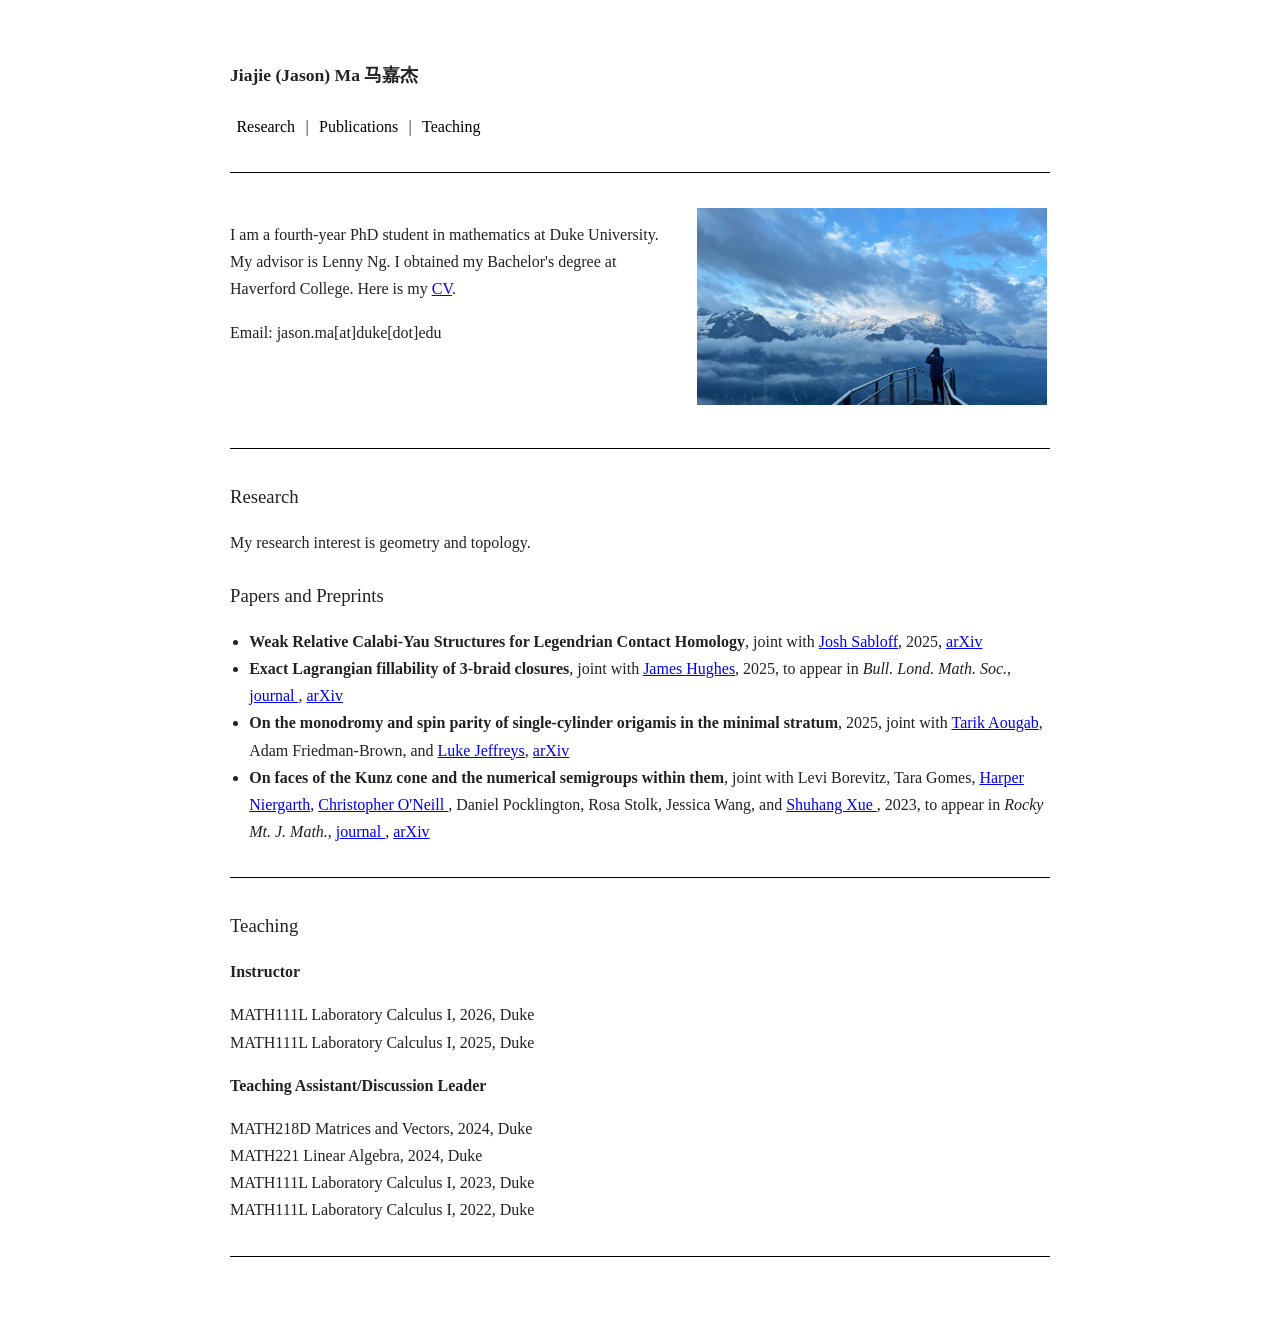
==== index.html @ b301eff0 "update" ====
<!DOCTYPE html>
<html lang="en">
<head>
    <meta charset="UTF-8">
    <title>Jiajie Ma's Homepage</title>
    <meta name="viewport" content="width=device-width, initial-scale=1.0">
    <link rel="stylesheet" href="style.css">
</head>

<body>

<div class="container">

    <!-- Basic info -->
    <h1><p class="name">Jiajie (Jason) Ma 马嘉杰</p></h1>
    <!-- <p class="affil">
        Department of Mathematics, Your University<br>
        <a href="mailto:your.email@example.com">your.email@example.com</a>
    </p>-->
    <p> </p>

    <!-- Navigation with vertical bars -->
    <nav>
        <a href="#research">Research</a> |
        <a href="#publications">Publications</a> |
        <a href="#teaching">Teaching</a> 
    </nav>

    <hr>

    <!-- About + photo -->
    <div class="about-block">
        <div class="about-text">
            <p>
                I am a fourth-year PhD student in mathematics at Duke University. My advisor is Lenny Ng. I obtained my Bachelor's degree at Haverford College. Here is my <a href="cv.pdf">CV</a>. </p>

            <p> </p>
            <p> </p>

            <p>   Email: jason.ma[at]duke[dot]edu </p>
        </div>

        <div class="about-photo">
            <img src="photo.JPG" alt="photo">
        </div>
    </div>

    <hr>

    <div id="research" class="block">
        <h3>Research</h3>
        <p>My research interest is geometry and topology.</p>
    </div>

    <div id="publications" class="block">
        <h3>Papers and Preprints</h3>
        <ul>
            <li><strong>Weak Relative Calabi-Yau Structures for Legendrian Contact Homology</strong>, joint with <a href="https://jsabloff.sites.haverford.edu/">Josh Sabloff</a>, 2025, <a href="https://arxiv.org/abs/2509.02485">arXiv</a></li>

            <li><strong>Exact Lagrangian fillability of 3-braid closures</strong>, joint with <a href="https://sites.google.com/view/jmhughes/home/">James Hughes</a>, 2025, to appear in <em>Bull. Lond. Math. Soc.</em>, <a href="https://londmathsoc.onlinelibrary.wiley.com/doi/full/10.1112/blms.70284"> journal </a>, <a href="https://arxiv.org/abs/2507.16747">arXiv</a></li>

            <li><strong>On the monodromy and spin parity of single-cylinder origamis in the minimal stratum</strong>, 2025, joint with <a href="https://sites.google.com/view/tarikaougab/home">Tarik Aougab</a>, Adam Friedman-Brown, and <a href="https://seis.bristol.ac.uk/~pk20963/">Luke Jeffreys</a>, <a href="https://arxiv.org/abs/2502.09498">arXiv</a></li>

            <li><strong>On faces of the Kunz cone and the numerical semigroups within them</strong>, joint with Levi Borevitz, Tara Gomes, <a href="https://sites.google.com/view/harperniergarth"> Harper Niergarth</a>, <a href="https://cdoneill.sdsu.edu/"> Christopher O'Neill </a>, Daniel Pocklington, Rosa Stolk, Jessica Wang, and <a href="https://www.shuhangxue.com/">Shuhang Xue </a>, 2023, to appear in <em>Rocky Mt. J. Math.</em>, <a href="https://projecteuclid.org/journals/rmjm/rocky-mountain-journal-of-mathematics/acceptedpapers"> journal </a>, <a href="https://arxiv.org/abs/2309.07793">arXiv</a></li>
        </ul>
    </div>

    <hr>

    <div id="teaching" class="block">
        <h3><a href="teaching.pdf" class="secret-link" >Teaching</a></h3>
        <!-- <h3 href="teaching.docx" download>Teaching</h3> -->
        <p><strong>Instructor</strong></p>
        <p style="margin:0">MATH111L Laboratory Calculus I, 2026, Duke</p>
        <p style="margin:0">MATH111L Laboratory Calculus I, 2025, Duke</p>

        <p><strong>Teaching Assistant/Discussion Leader</strong></p>
        <p style="margin:0">MATH218D Matrices and Vectors, 2024, Duke</p>
        <p style="margin:0">MATH221 Linear Algebra, 2024, Duke</p>
        <p style="margin:0">MATH111L Laboratory Calculus I, 2023, Duke</p>
        <p style="margin:0">MATH111L Laboratory Calculus I, 2022, Duke</p>
    </div>

    <hr>

    <!-- <div id="contact" class="block">
        <h3>Contact</h3>
        <p>Office: Your Office Location</p>
    </div> -->

</div>

</body>
</html>
---- style.css ----
body {
    font-family: Georgia, serif;
    background: #ffffff;
    color: #222;
    line-height: 1.7;
    margin: 0;
}

.container {
    max-width: 820px;
    margin: 0 auto;
    padding: 2.5rem 1.5rem;
}

/* Name and affiliation */
.name {
    margin: 0;
    font-size: 1.1rem;
}

.affil {
    margin: 0.3rem 0 0.8rem 0;
}

/* Navigation */
nav {
    font-size: 1rem;  /* slightly larger */
    margin-bottom: 1rem;
}

nav a {
    text-decoration: none;
    color: #000;
    margin: 0 0.4rem;
}

nav a:hover {
    text-decoration: underline;
}

/* Horizontal lines */
hr {
    border: none;
    border-top: 1px solid #000;
    margin: 2rem 0;
}

/* About block */
.about-block {
    display: flex;
    justify-content: space-between;
    align-items: flex-start;
    gap: 2rem;
}

.about-text {
    flex: 1;
}

.about-photo img {
    width: 350px;
    max-width: 100%;
    height: auto;
    padding: 3px;
}

/* Link style */
.secret-link {
    color: inherit;
    text-decoration: none;
}

/* Content blocks */
.block {
    margin-top: 1.5rem;
}

h3 {
    font-weight: normal;
    margin-bottom: 0.6rem;
}

ul {
    padding-left: 1.2rem;
}

/* Responsive layout for tablets/phones */
@media (max-width: 768px) {

    .container {
        padding: 1.5rem 1rem;
    }

    .about-block {
        flex-direction: column;
        gap: 1.5rem;
    }

    .about-photo {
        text-align: center;
    }

    nav {
        font-size: 0.95rem;
    }
}
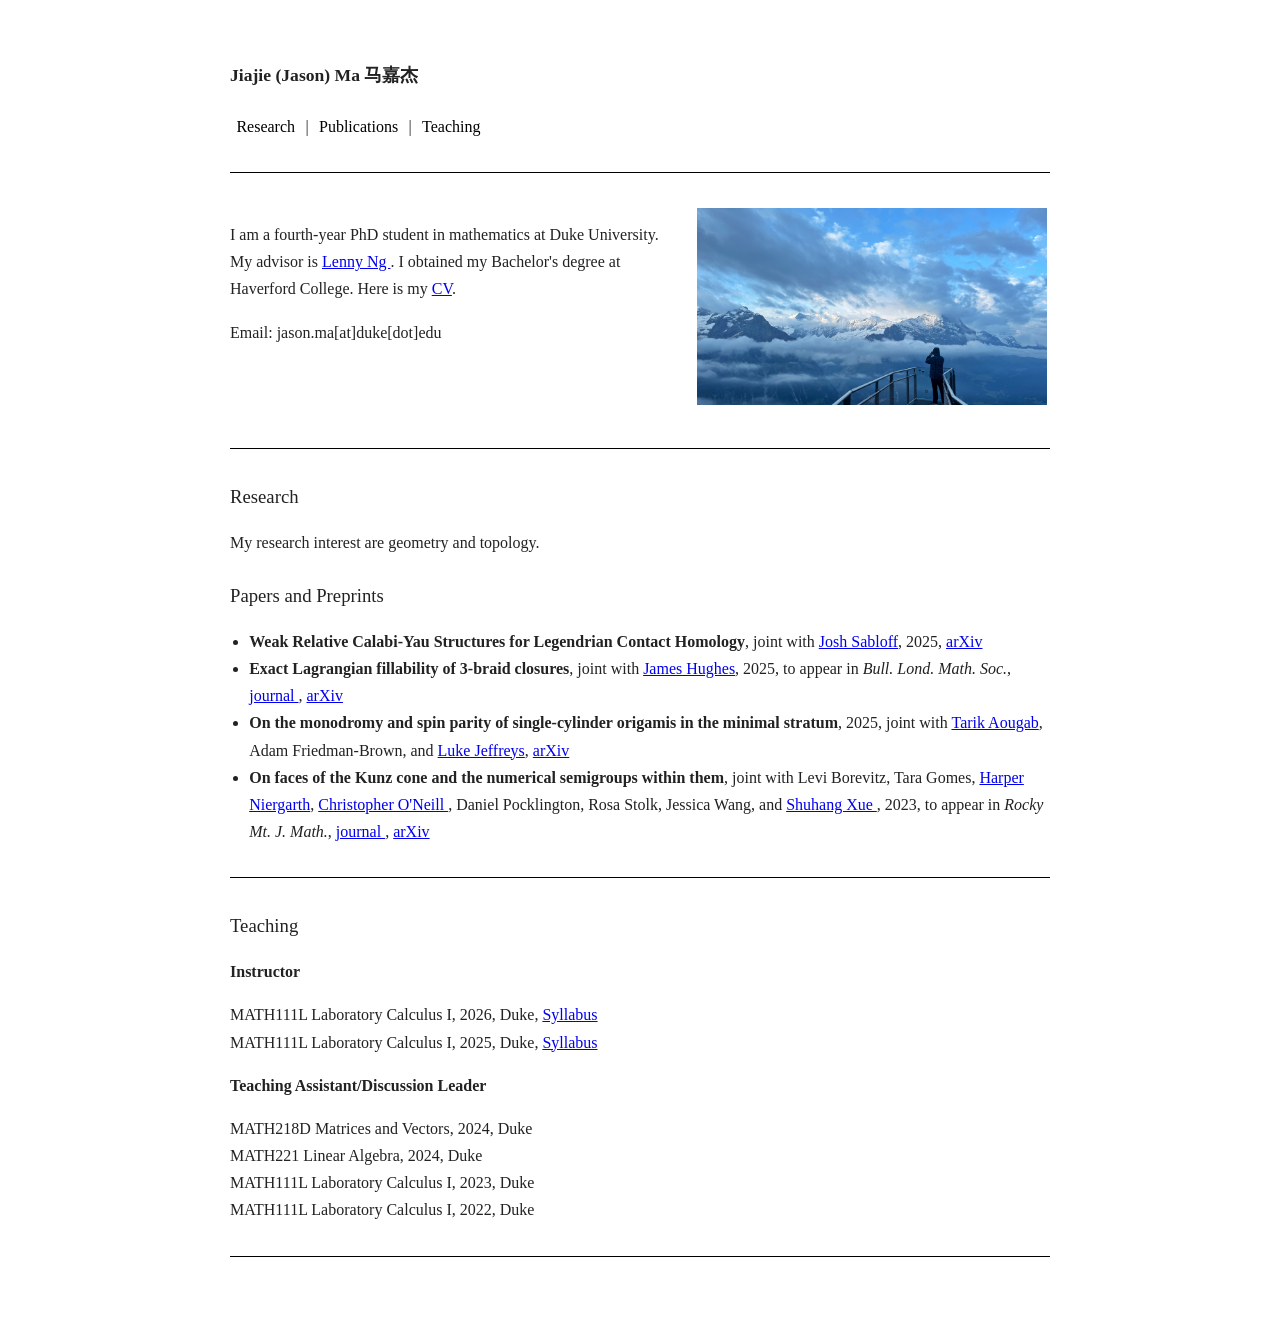
==== commit d32f10bd: "Update teaching" ====
--- a/index.html
+++ b/index.html
@@ -32,7 +32,7 @@
     <div class="about-block">
         <div class="about-text">
             <p>
-                I am a fourth-year PhD student in mathematics at Duke University. My advisor is Lenny Ng. I obtained my Bachelor's degree at Haverford College. Here is my <a href="cv.pdf">CV</a>. </p>
+                I am a fourth-year PhD student in mathematics at Duke University. My advisor is <a href="https://sites.math.duke.edu/~ng/">Lenny Ng </a>. I obtained my Bachelor's degree at Haverford College. Here is my <a href="cv.pdf">CV</a>. </p>
 
             <p> </p>
             <p> </p>
@@ -49,7 +49,7 @@
 
     <div id="research" class="block">
         <h3>Research</h3>
-        <p>My research interest is geometry and topology.</p>
+        <p>My research interest are geometry and topology.</p>
     </div>
 
     <div id="publications" class="block">
@@ -68,11 +68,11 @@
     <hr>
 
     <div id="teaching" class="block">
-        <h3><a href="teaching.pdf" class="secret-link" >Teaching</a></h3>
+        <h3><a href="Teaching/statement.pdf" class="secret-link" >Teaching</a></h3>
         <!-- <h3 href="teaching.docx" download>Teaching</h3> -->
         <p><strong>Instructor</strong></p>
-        <p style="margin:0">MATH111L Laboratory Calculus I, 2026, Duke</p>
-        <p style="margin:0">MATH111L Laboratory Calculus I, 2025, Duke</p>
+        <p style="margin:0">MATH111L Laboratory Calculus I, 2026, Duke, <a href="Teaching/syllabus/111L_spring_2026.pdf"> Syllabus </a> </p>
+        <p style="margin:0"> MATH111L Laboratory Calculus I, 2025, Duke, <a href="Teaching/syllabus/111L_spring_2025.pdf" > Syllabus </a> </p>
 
         <p><strong>Teaching Assistant/Discussion Leader</strong></p>
         <p style="margin:0">MATH218D Matrices and Vectors, 2024, Duke</p>
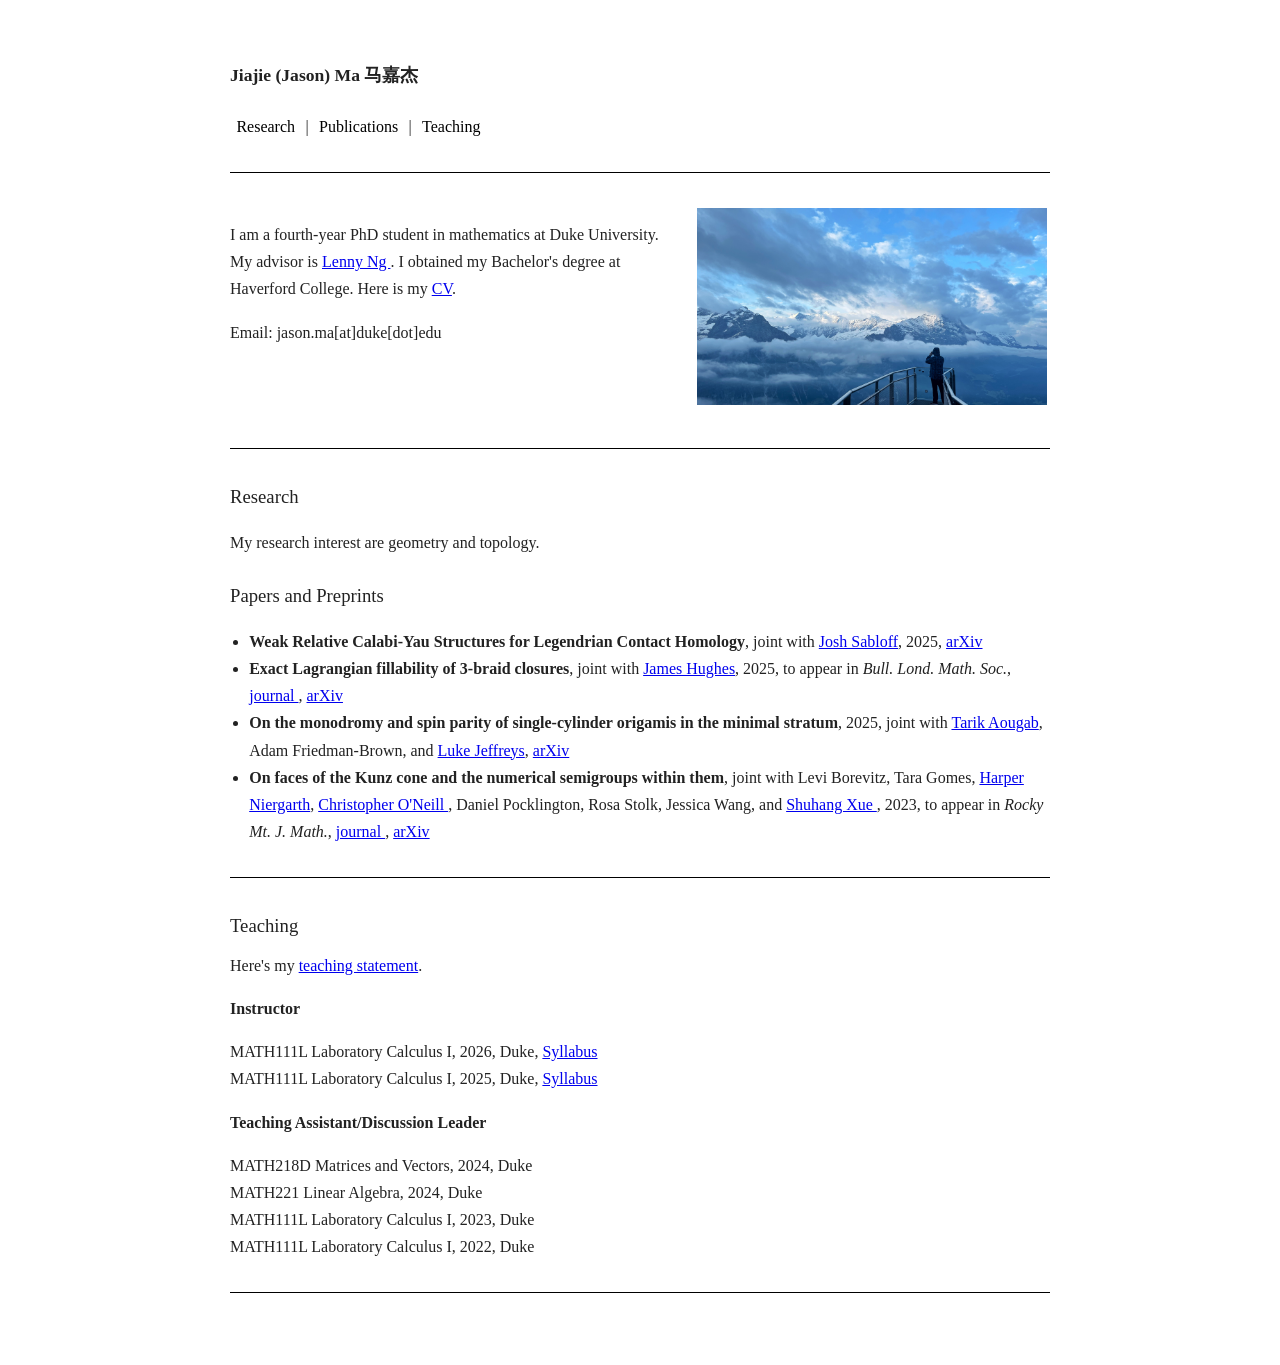
==== commit 8b002045: "link update" ====
--- a/index.html
+++ b/index.html
@@ -70,6 +70,7 @@
     <div id="teaching" class="block">
         <h3><a href="Teaching/statement.pdf" class="secret-link" >Teaching</a></h3>
         <!-- <h3 href="teaching.docx" download>Teaching</h3> -->
+        Here's my <a href="Teaching/statement.pdf">teaching statement</a>. 
         <p><strong>Instructor</strong></p>
         <p style="margin:0">MATH111L Laboratory Calculus I, 2026, Duke, <a href="Teaching/syllabus/111L_spring_2026.pdf"> Syllabus </a> </p>
         <p style="margin:0"> MATH111L Laboratory Calculus I, 2025, Duke, <a href="Teaching/syllabus/111L_spring_2025.pdf" > Syllabus </a> </p>
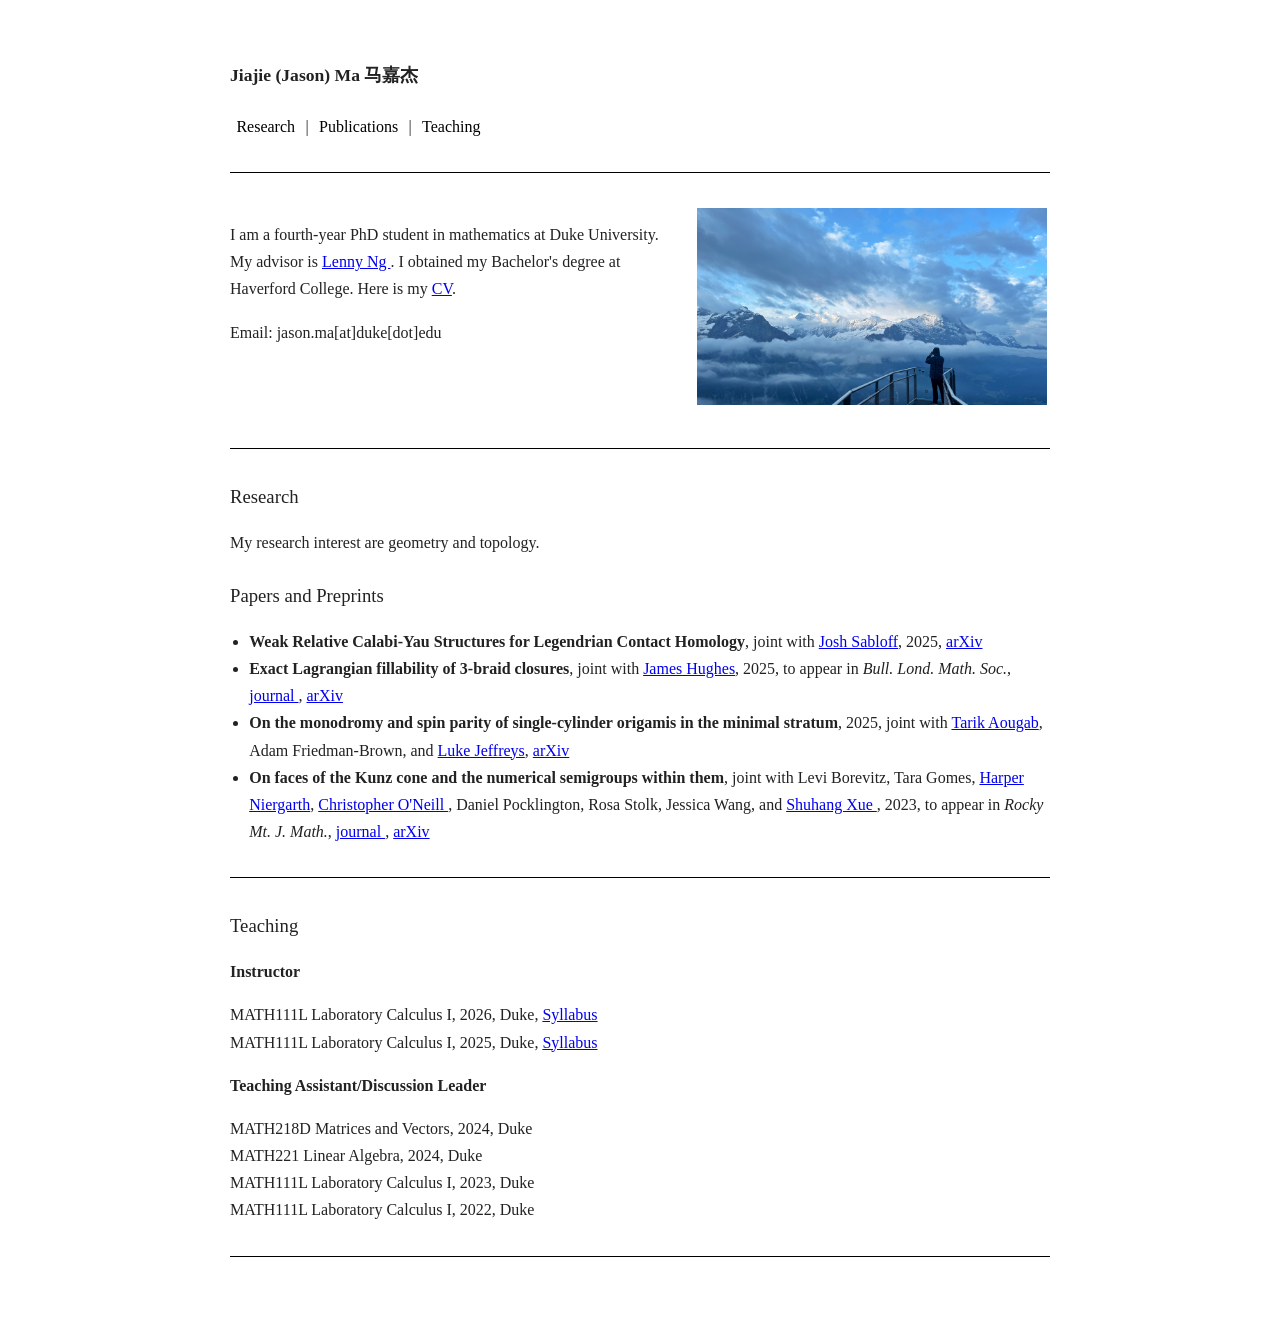
==== commit ef14f315: "update" ====
--- a/index.html
+++ b/index.html
@@ -68,9 +68,8 @@
     <hr>
 
     <div id="teaching" class="block">
-        <h3><a href="Teaching/statement.pdf" class="secret-link" >Teaching</a></h3>
-        <!-- <h3 href="teaching.docx" download>Teaching</h3> -->
-        Here's my <a href="Teaching/statement.pdf">teaching statement</a>. 
+        <h3>Teaching</h3>
+        <!-- <a href="Teaching/statement.pdf" class="secret-link" >Teaching</a> -->
         <p><strong>Instructor</strong></p>
         <p style="margin:0">MATH111L Laboratory Calculus I, 2026, Duke, <a href="Teaching/syllabus/111L_spring_2026.pdf"> Syllabus </a> </p>
         <p style="margin:0"> MATH111L Laboratory Calculus I, 2025, Duke, <a href="Teaching/syllabus/111L_spring_2025.pdf" > Syllabus </a> </p>
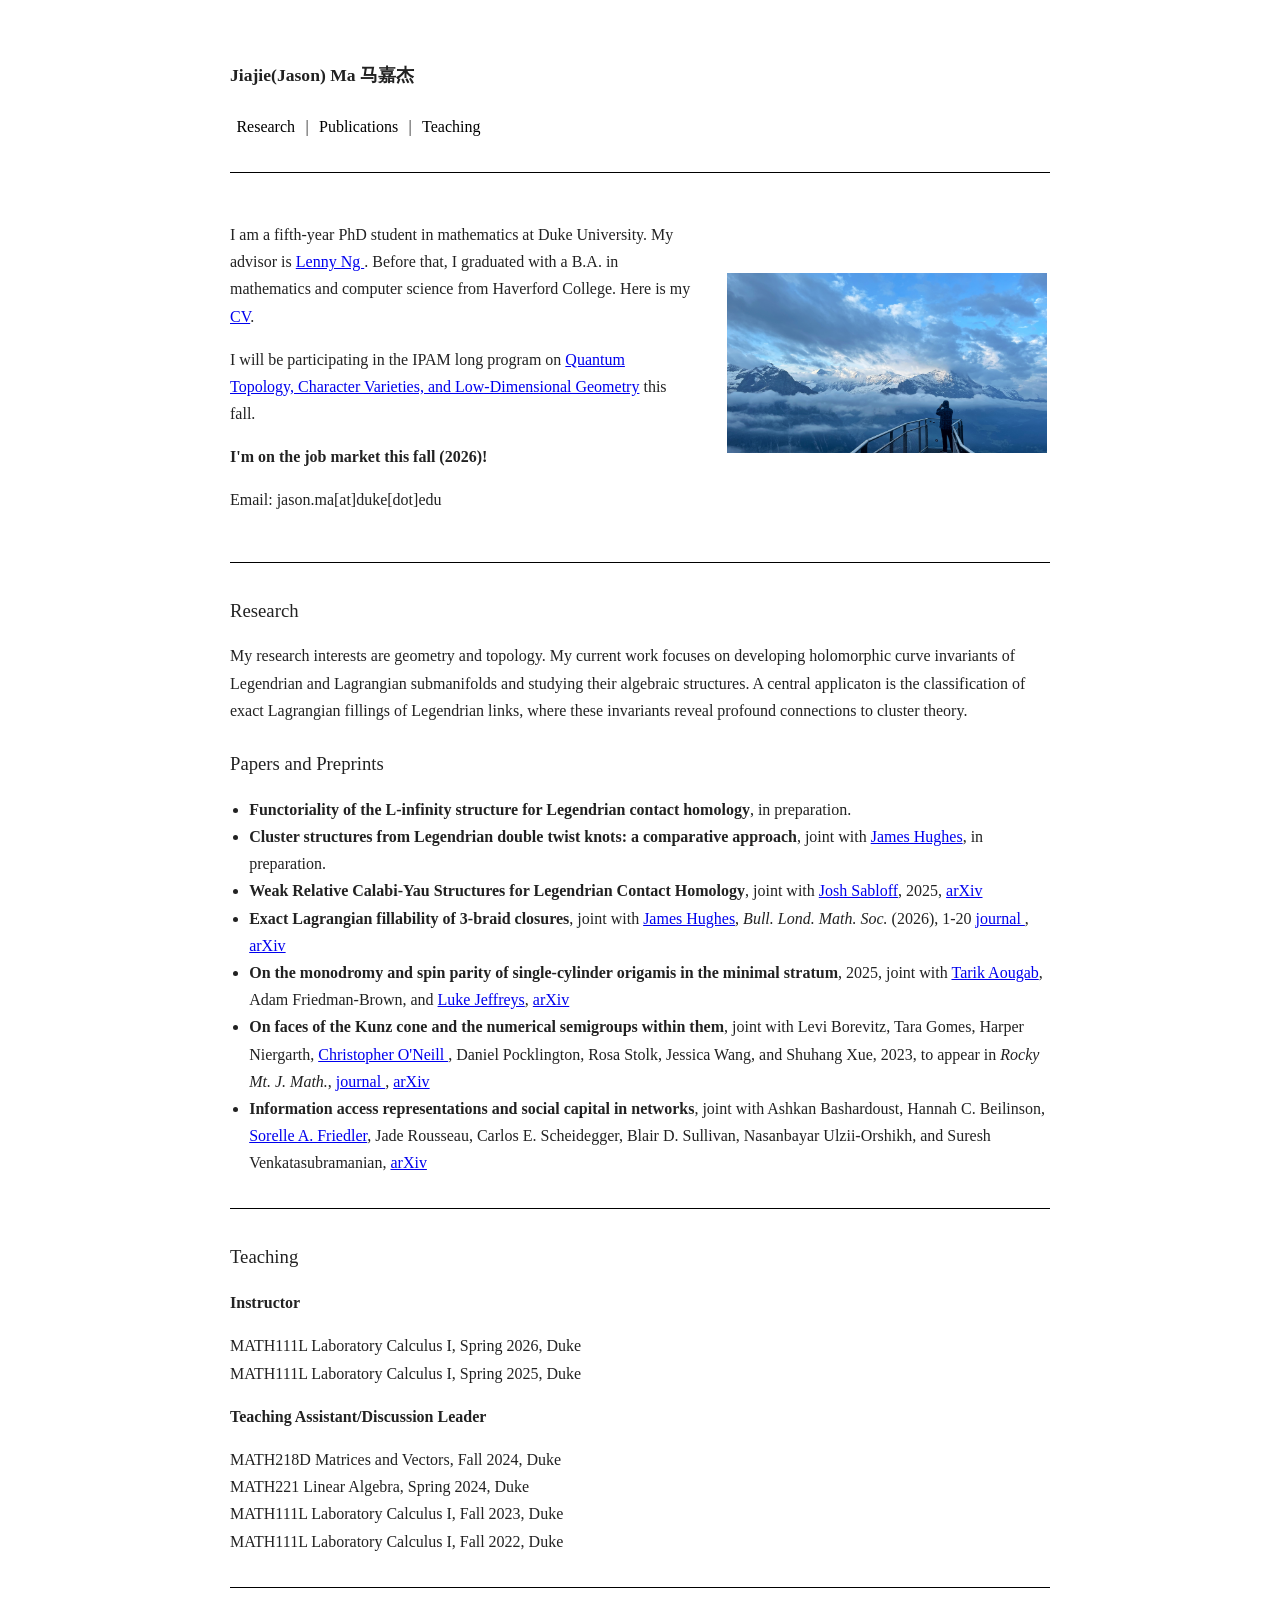
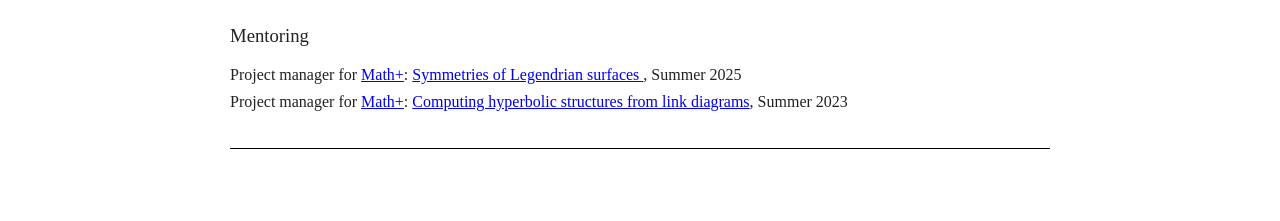
==== commit a13e0080: "update for fall 2026" ====
--- a/index.html
+++ b/index.html
@@ -2,7 +2,7 @@
 <html lang="en">
 <head>
     <meta charset="UTF-8">
-    <title>Jiajie Ma's Homepage</title>
+    <title>Jiajie(Jason) Ma's Homepage</title>
     <meta name="viewport" content="width=device-width, initial-scale=1.0">
     <link rel="stylesheet" href="style.css">
 </head>
@@ -12,7 +12,7 @@
 <div class="container">
 
     <!-- Basic info -->
-    <h1><p class="name">Jiajie (Jason) Ma 马嘉杰</p></h1>
+    <h1><p class="name">Jiajie(Jason) Ma 马嘉杰</p></h1>
     <!-- <p class="affil">
         Department of Mathematics, Your University<br>
         <a href="mailto:your.email@example.com">your.email@example.com</a>
@@ -32,16 +32,17 @@
     <div class="about-block">
         <div class="about-text">
             <p>
-                I am a fourth-year PhD student in mathematics at Duke University. My advisor is <a href="https://sites.math.duke.edu/~ng/">Lenny Ng </a>. I obtained my Bachelor's degree at Haverford College. Here is my <a href="cv.pdf">CV</a>. </p>
+                I am a fifth-year PhD student in mathematics at Duke University. My advisor is <a href="https://sites.math.duke.edu/~ng/">Lenny Ng </a>. Before that, I graduated with a B.A. in mathematics and computer science from Haverford College. Here is my <a href="cv.pdf">CV</a>. </p>
 
-            <p> </p>
-            <p> </p>
+            <p> I will be participating in the IPAM long program on <a href="https://www.ipam.ucla.edu/programs/long-programs/quantum-topology-character-varieties-and-low-dimensional-geometry/">Quantum Topology, Character Varieties, and Low-Dimensional Geometry</a> this fall.</p>
+
+            <p> <strong>I'm on the job market this fall (2026)!</strong></p>
 
             <p>   Email: jason.ma[at]duke[dot]edu </p>
         </div>
 
         <div class="about-photo">
-            <img src="photo.JPG" alt="photo">
+            <img src="photo.JPG" alt="photo" style="max-width: 100%; height: auto;">
         </div>
     </div>
 
@@ -49,19 +50,25 @@
 
     <div id="research" class="block">
         <h3>Research</h3>
-        <p>My research interest are geometry and topology.</p>
+        <p>My research interests are geometry and topology. My current work focuses on developing holomorphic curve invariants of Legendrian and Lagrangian submanifolds and studying their algebraic structures. A central applicaton is the classification of exact Lagrangian fillings of Legendrian links, where these invariants reveal profound connections to cluster theory. </p>
     </div>
 
     <div id="publications" class="block">
         <h3>Papers and Preprints</h3>
         <ul>
+            <li><strong>Functoriality of the L-infinity structure for Legendrian contact homology</strong>, in preparation.</li>
+
+            <li><strong>Cluster structures from Legendrian double twist knots: a comparative approach</strong>, joint with <a href="https://sites.google.com/view/jmhughes/home/">James Hughes</a>, in preparation. </li>
+
             <li><strong>Weak Relative Calabi-Yau Structures for Legendrian Contact Homology</strong>, joint with <a href="https://jsabloff.sites.haverford.edu/">Josh Sabloff</a>, 2025, <a href="https://arxiv.org/abs/2509.02485">arXiv</a></li>
 
-            <li><strong>Exact Lagrangian fillability of 3-braid closures</strong>, joint with <a href="https://sites.google.com/view/jmhughes/home/">James Hughes</a>, 2025, to appear in <em>Bull. Lond. Math. Soc.</em>, <a href="https://londmathsoc.onlinelibrary.wiley.com/doi/full/10.1112/blms.70284"> journal </a>, <a href="https://arxiv.org/abs/2507.16747">arXiv</a></li>
+            <li><strong>Exact Lagrangian fillability of 3-braid closures</strong>, joint with <a href="https://sites.google.com/view/jmhughes/home/">James Hughes</a>, <em>Bull. Lond. Math. Soc.</em> (2026), 1-20 <a href="https://londmathsoc.onlinelibrary.wiley.com/doi/full/10.1112/blms.70284"> journal </a>, <a href="https://arxiv.org/abs/2507.16747">arXiv</a></li>
 
             <li><strong>On the monodromy and spin parity of single-cylinder origamis in the minimal stratum</strong>, 2025, joint with <a href="https://sites.google.com/view/tarikaougab/home">Tarik Aougab</a>, Adam Friedman-Brown, and <a href="https://seis.bristol.ac.uk/~pk20963/">Luke Jeffreys</a>, <a href="https://arxiv.org/abs/2502.09498">arXiv</a></li>
 
-            <li><strong>On faces of the Kunz cone and the numerical semigroups within them</strong>, joint with Levi Borevitz, Tara Gomes, <a href="https://sites.google.com/view/harperniergarth"> Harper Niergarth</a>, <a href="https://cdoneill.sdsu.edu/"> Christopher O'Neill </a>, Daniel Pocklington, Rosa Stolk, Jessica Wang, and <a href="https://www.shuhangxue.com/">Shuhang Xue </a>, 2023, to appear in <em>Rocky Mt. J. Math.</em>, <a href="https://projecteuclid.org/journals/rmjm/rocky-mountain-journal-of-mathematics/acceptedpapers"> journal </a>, <a href="https://arxiv.org/abs/2309.07793">arXiv</a></li>
+            <li><strong>On faces of the Kunz cone and the numerical semigroups within them</strong>, joint with Levi Borevitz, Tara Gomes, Harper Niergarth, <a href="https://cdoneill.sdsu.edu/"> Christopher O'Neill </a>, Daniel Pocklington, Rosa Stolk, Jessica Wang, and Shuhang Xue, 2023, to appear in <em>Rocky Mt. J. Math.</em>, <a href="https://projecteuclid.org/journals/rmjm/rocky-mountain-journal-of-mathematics/acceptedpapers"> journal </a>, <a href="https://arxiv.org/abs/2309.07793">arXiv</a></li>
+
+            <li><strong>Information access representations and social capital in networks</strong>, joint with Ashkan Bashardoust, Hannah C. Beilinson, <a href="https://sorelle.friedler.net/">Sorelle A. Friedler</a>, Jade Rousseau, Carlos E. Scheidegger, Blair D. Sullivan, Nasanbayar Ulzii-Orshikh, and Suresh Venkatasubramanian, <a href="https://arxiv.org/abs/2010.12611">arXiv</a></li>
         </ul>
     </div>
 
@@ -71,14 +78,23 @@
         <h3>Teaching</h3>
         <!-- <a href="Teaching/statement.pdf" class="secret-link" >Teaching</a> -->
         <p><strong>Instructor</strong></p>
-        <p style="margin:0">MATH111L Laboratory Calculus I, 2026, Duke, <a href="Teaching/syllabus/111L_spring_2026.pdf"> Syllabus </a> </p>
-        <p style="margin:0"> MATH111L Laboratory Calculus I, 2025, Duke, <a href="Teaching/syllabus/111L_spring_2025.pdf" > Syllabus </a> </p>
+        <p style="margin:0">MATH111L Laboratory Calculus I, Spring 2026, Duke
+        <p style="margin:0"> MATH111L Laboratory Calculus I, Spring 2025, Duke
 
         <p><strong>Teaching Assistant/Discussion Leader</strong></p>
-        <p style="margin:0">MATH218D Matrices and Vectors, 2024, Duke</p>
-        <p style="margin:0">MATH221 Linear Algebra, 2024, Duke</p>
-        <p style="margin:0">MATH111L Laboratory Calculus I, 2023, Duke</p>
-        <p style="margin:0">MATH111L Laboratory Calculus I, 2022, Duke</p>
+        <p style="margin:0">MATH218D Matrices and Vectors, Fall 2024, Duke</p>
+        <p style="margin:0">MATH221 Linear Algebra, Spring 2024, Duke</p>
+        <p style="margin:0">MATH111L Laboratory Calculus I, Fall 2023, Duke</p>
+        <p style="margin:0">MATH111L Laboratory Calculus I, Fall 2022, Duke</p>
+    </div>
+
+    <hr>
+
+    <div id="mentoring" class="block">
+        <h3>Mentoring</h3>
+        <!-- <a href="Teaching/statement.pdf" class="secret-link" >Teaching</a> -->
+        <p style="margin:0"> Project manager for <a href="https://math.duke.edu/mathplus">Math+</a>: <a href="https://math.duke.edu/mathplus/2025/symmetries-legendrian-surfaces">Symmetries of Legendrian surfaces </a>, Summer 2025
+        <p style="margin:0"> Project manager for <a href="https://math.duke.edu/mathplus/2023/hyperbolic-structures">Math+</a>: <a href="https://math.duke.edu/mathplus">Computing hyperbolic structures from link diagrams</a>, Summer 2023
     </div>
 
     <hr>
--- a/style.css
+++ b/style.css
@@ -4,6 +4,11 @@
     color: #222;
     line-height: 1.7;
     margin: 0;
+}
+
+span {
+  display: block;
+  text-align: right;
 }
 
 .container {
@@ -49,8 +54,12 @@
 .about-block {
     display: flex;
     justify-content: space-between;
-    align-items: flex-start;
+    align-items: flex-start; /* Keeps text at the top */
     gap: 2rem;
+}
+
+.about-photo {
+    align-self: center; /* Centers just the photo vertically */
 }
 
 .about-text {
@@ -58,7 +67,7 @@
 }
 
 .about-photo img {
-    width: 350px;
+    width: 320px;
     max-width: 100%;
     height: auto;
     padding: 3px;
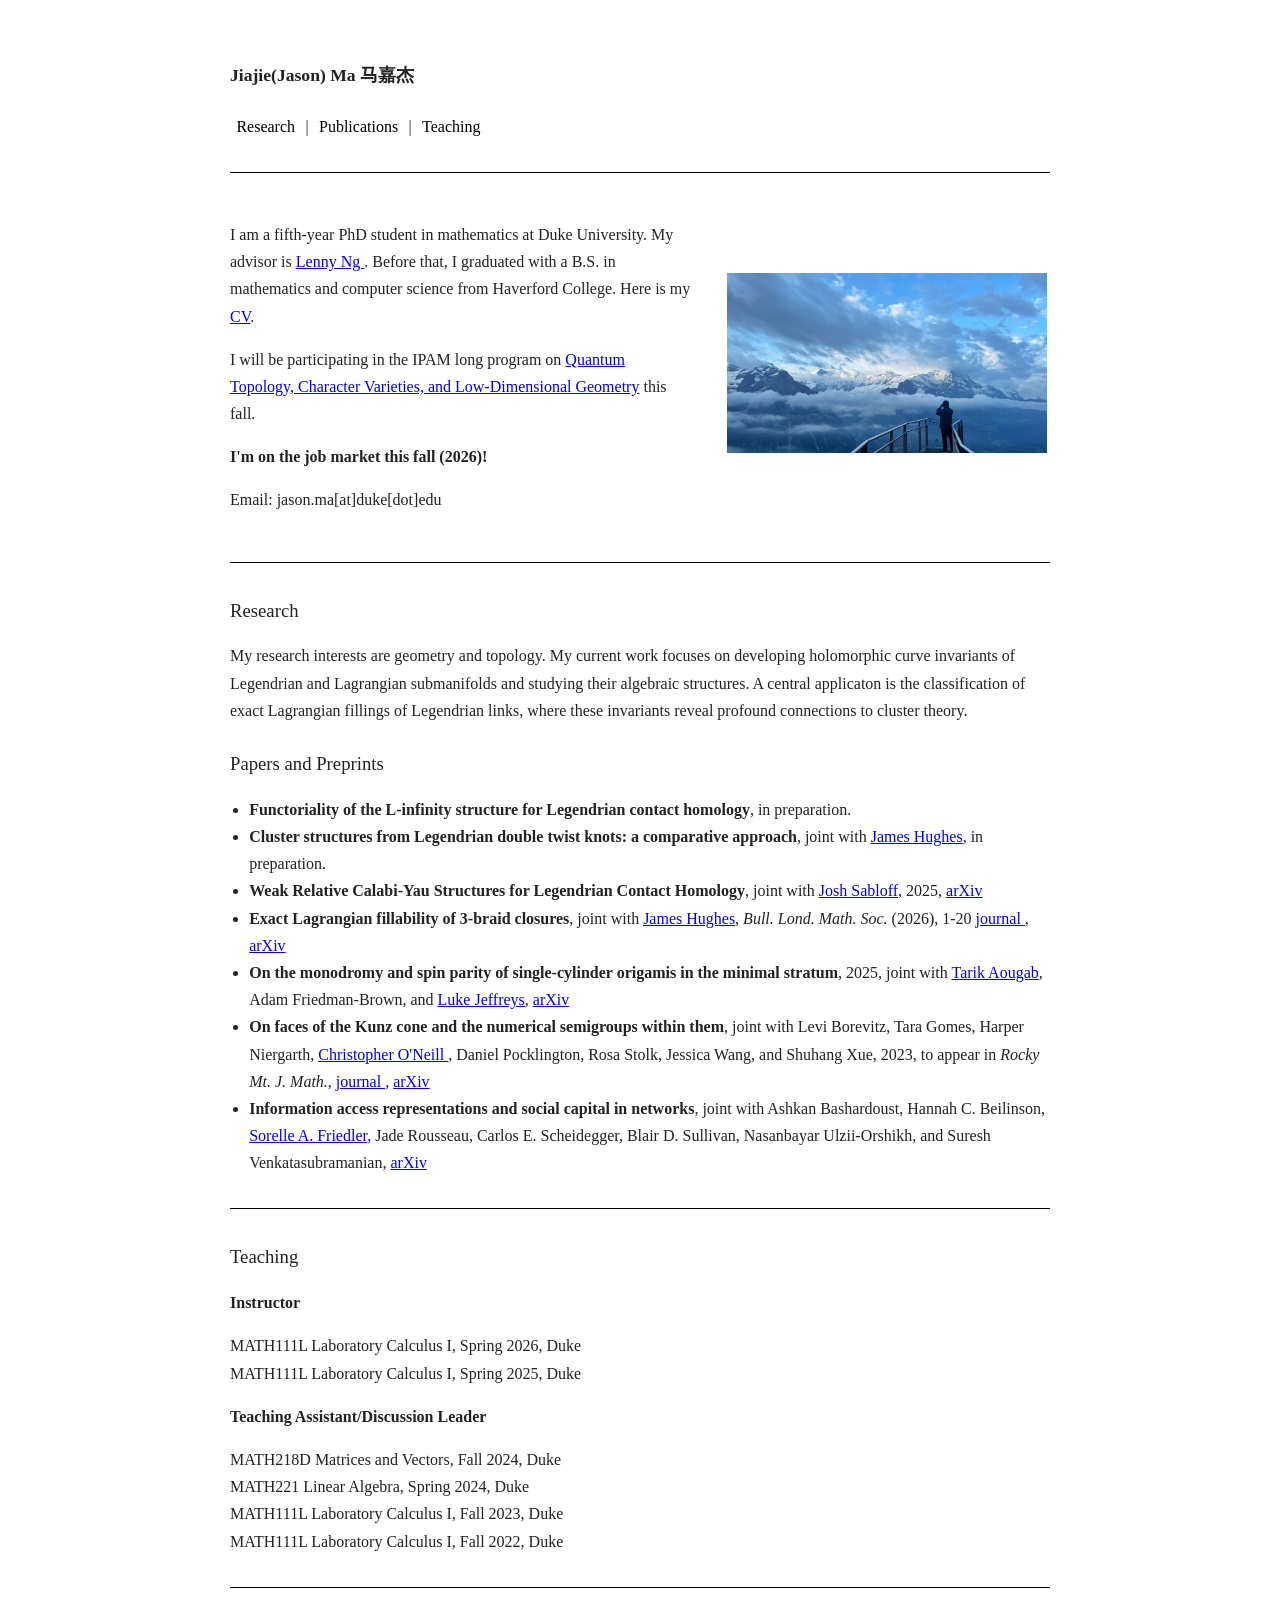
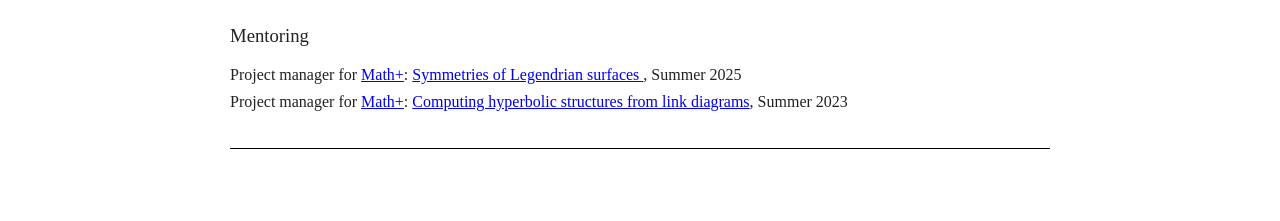
==== commit 85956d49: "update" ====
--- a/index.html
+++ b/index.html
@@ -32,7 +32,7 @@
     <div class="about-block">
         <div class="about-text">
             <p>
-                I am a fifth-year PhD student in mathematics at Duke University. My advisor is <a href="https://sites.math.duke.edu/~ng/">Lenny Ng </a>. Before that, I graduated with a B.A. in mathematics and computer science from Haverford College. Here is my <a href="cv.pdf">CV</a>. </p>
+                I am a fifth-year PhD student in mathematics at Duke University. My advisor is <a href="https://sites.math.duke.edu/~ng/">Lenny Ng </a>. Before that, I graduated with a B.S. in mathematics and computer science from Haverford College. Here is my <a href="cv.pdf">CV</a>. </p>
 
             <p> I will be participating in the IPAM long program on <a href="https://www.ipam.ucla.edu/programs/long-programs/quantum-topology-character-varieties-and-low-dimensional-geometry/">Quantum Topology, Character Varieties, and Low-Dimensional Geometry</a> this fall.</p>
 
@@ -94,7 +94,7 @@
         <h3>Mentoring</h3>
         <!-- <a href="Teaching/statement.pdf" class="secret-link" >Teaching</a> -->
         <p style="margin:0"> Project manager for <a href="https://math.duke.edu/mathplus">Math+</a>: <a href="https://math.duke.edu/mathplus/2025/symmetries-legendrian-surfaces">Symmetries of Legendrian surfaces </a>, Summer 2025
-        <p style="margin:0"> Project manager for <a href="https://math.duke.edu/mathplus/2023/hyperbolic-structures">Math+</a>: <a href="https://math.duke.edu/mathplus">Computing hyperbolic structures from link diagrams</a>, Summer 2023
+        <p style="margin:0"> Project manager for <a href="https://math.duke.edu/mathplus">Math+</a>: <a href="https://math.duke.edu/mathplus/2023/hyperbolic-structures">Computing hyperbolic structures from link diagrams</a>, Summer 2023
     </div>
 
     <hr>
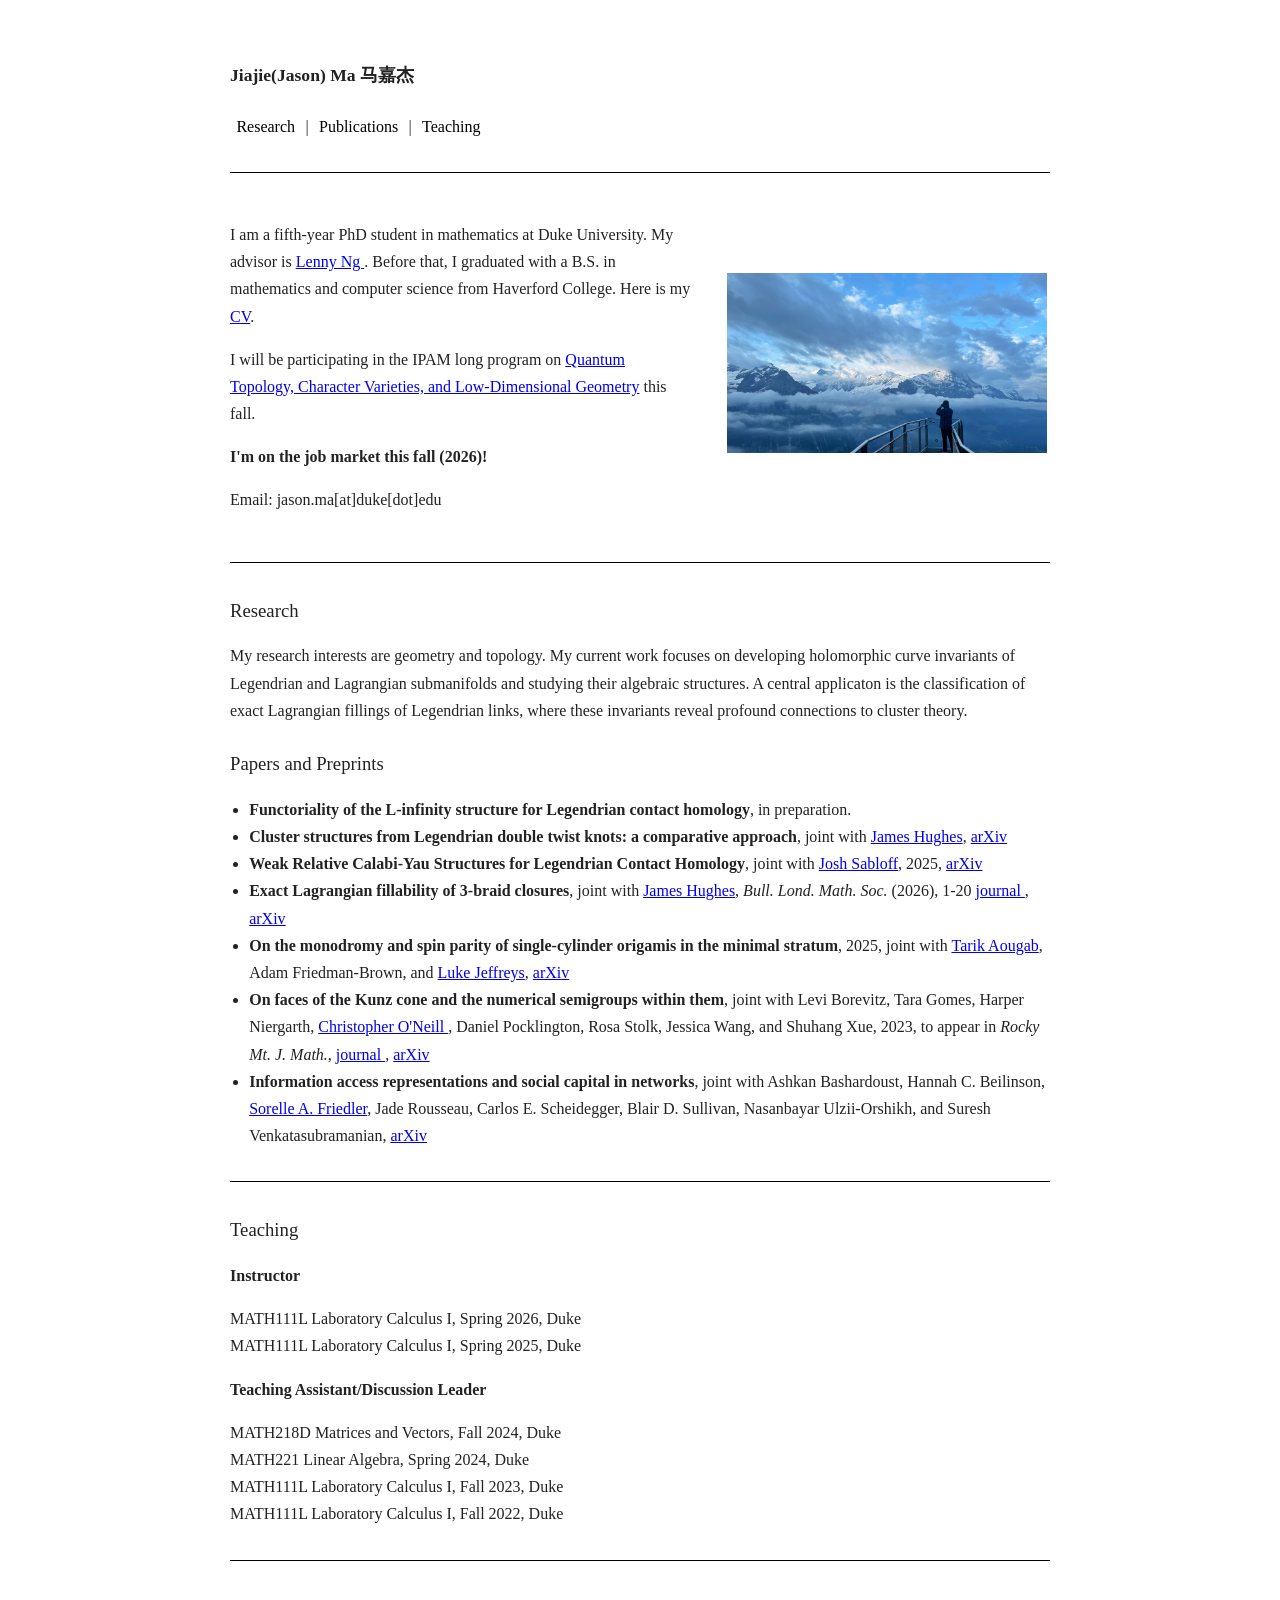
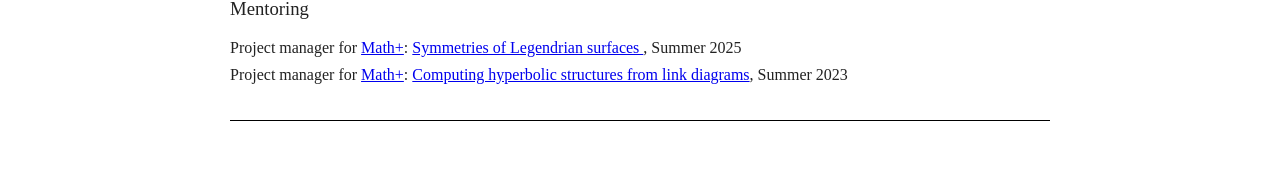
==== commit d88ad9e3: "update" ====
--- a/index.html
+++ b/index.html
@@ -58,7 +58,7 @@
         <ul>
             <li><strong>Functoriality of the L-infinity structure for Legendrian contact homology</strong>, in preparation.</li>
 
-            <li><strong>Cluster structures from Legendrian double twist knots: a comparative approach</strong>, joint with <a href="https://sites.google.com/view/jmhughes/home/">James Hughes</a>, in preparation. </li>
+            <li><strong>Cluster structures from Legendrian double twist knots: a comparative approach</strong>, joint with <a href="https://sites.google.com/view/jmhughes/home/">James Hughes</a>, <a href="https://arxiv.org/abs/2610.02086">arXiv</a> </li>
 
             <li><strong>Weak Relative Calabi-Yau Structures for Legendrian Contact Homology</strong>, joint with <a href="https://jsabloff.sites.haverford.edu/">Josh Sabloff</a>, 2025, <a href="https://arxiv.org/abs/2509.02485">arXiv</a></li>
 
